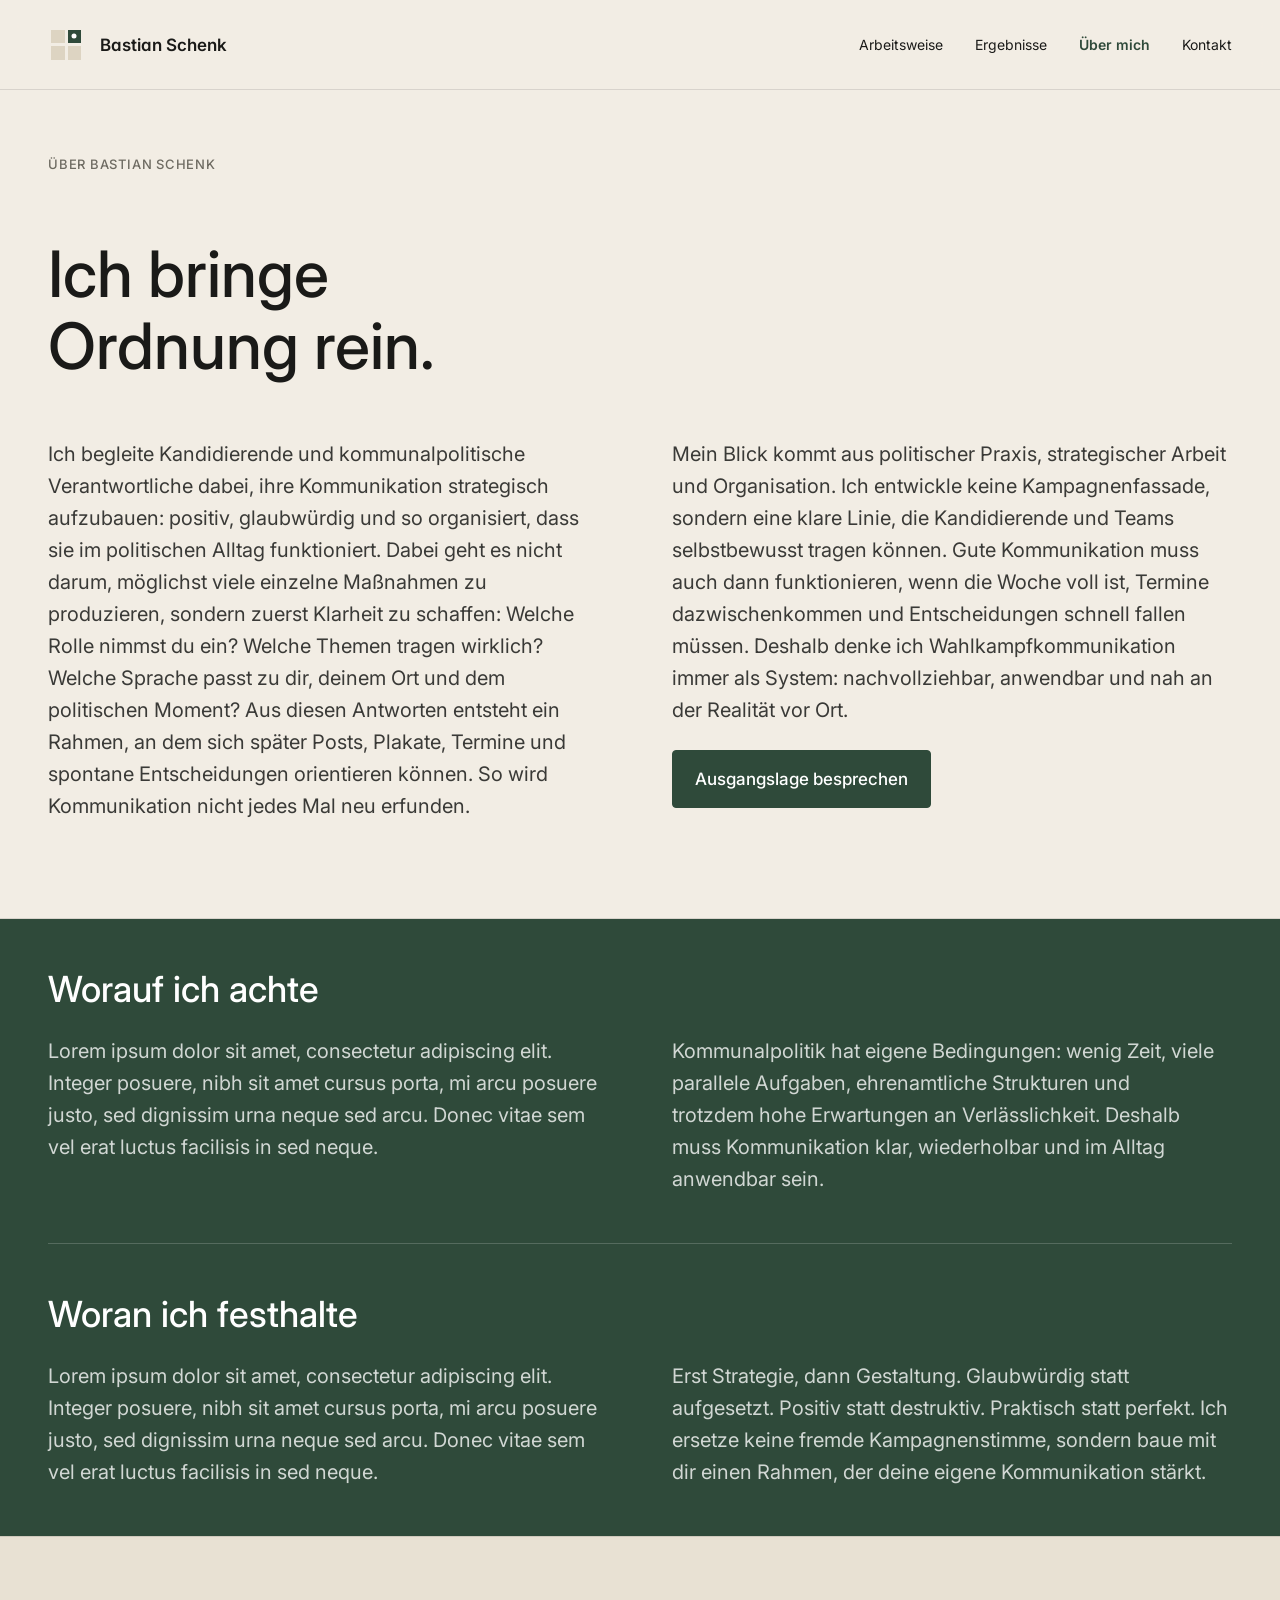
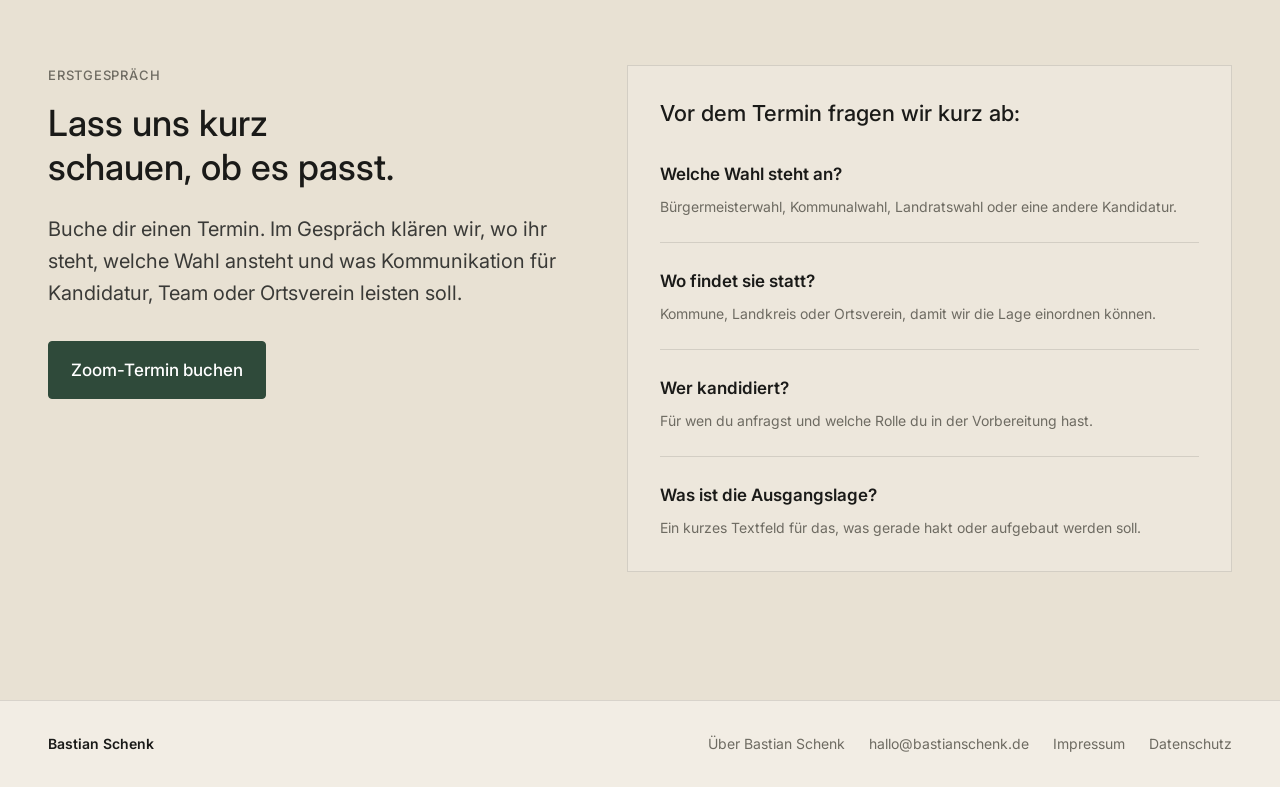
==== ueber-bastian-schenk.html @ 244fe9c3 "Add about page" ====
<!doctype html>
<html lang="de">
  <head>
    <meta charset="utf-8">
    <meta name="viewport" content="width=device-width, initial-scale=1">
    <title>Über Bastian Schenk | Wahlkampfkommunikation</title>
    <meta
      name="description"
      content="Über Bastian Schenk: strategische Kommunikationsbegleitung für kommunalpolitische Kandidaturen."
    >
    <link rel="stylesheet" href="styles.css">
  </head>
  <body>
    <header class="site-header" aria-label="Hauptnavigation">
      <a class="brand" href="index.html" aria-label="Bastian Schenk Startseite">
        <span class="brand-mark" aria-hidden="true">
          <span></span>
          <span></span>
          <span></span>
          <span></span>
        </span>
        <span>Bastian Schenk</span>
      </a>
      <nav class="nav-links" aria-label="Seitennavigation">
        <a href="index.html#prozess">Arbeitsweise</a>
        <a href="index.html#ergebnisse">Ergebnisse</a>
        <a href="ueber-bastian-schenk.html" aria-current="page">Über mich</a>
        <a href="#kontakt">Kontakt</a>
      </nav>
    </header>

    <main id="top">
      <section class="section about-page" aria-labelledby="about-hero-title">
        <div class="section-inner about-page-inner">
          <p class="eyebrow">Über Bastian Schenk</p>
          <h1 id="about-hero-title">
            <span>Ich bringe</span>
            <span>Ordnung rein.</span>
          </h1>

          <div class="about-intro-layout" aria-label="Vorstellung">
            <div class="about-intro-primary">
              <p>
                Ich begleite Kandidierende und kommunalpolitische Verantwortliche
                dabei, ihre Kommunikation strategisch aufzubauen: positiv,
                glaubwürdig und so organisiert, dass sie im politischen Alltag
                funktioniert. Dabei geht es nicht darum, möglichst viele einzelne
                Maßnahmen zu produzieren, sondern zuerst Klarheit zu schaffen:
                Welche Rolle nimmst du ein? Welche Themen tragen wirklich? Welche
                Sprache passt zu dir, deinem Ort und dem politischen Moment? Aus
                diesen Antworten entsteht ein Rahmen, an dem sich später Posts,
                Plakate, Termine und spontane Entscheidungen orientieren können.
                So wird Kommunikation nicht jedes Mal neu erfunden.
              </p>
            </div>

            <div class="about-intro-secondary">
              <p>
                Mein Blick kommt aus politischer Praxis, strategischer Arbeit und
                Organisation. Ich entwickle keine Kampagnenfassade, sondern eine
                klare Linie, die Kandidierende und Teams selbstbewusst tragen
                können. Gute Kommunikation muss auch dann funktionieren, wenn die
                Woche voll ist, Termine dazwischenkommen und Entscheidungen schnell
                fallen müssen. Deshalb denke ich Wahlkampfkommunikation immer als
                System: nachvollziehbar, anwendbar und nah an der Realität vor Ort.
              </p>
              <a
                class="button button-primary about-intro-cta"
                href="https://cal.com/dein-name/erstgespraech"
                target="_blank"
                rel="noreferrer"
              >
                Ausgangslage besprechen
              </a>
            </div>
          </div>
        </div>
      </section>

      <section class="section about-green-box" aria-labelledby="attention-title">
        <div class="section-inner about-green-inner">
          <div class="about-row about-row-first">
            <div class="about-row-left">
              <h2 id="attention-title">Worauf ich achte</h2>
              <p>
                Lorem ipsum dolor sit amet, consectetur adipiscing elit. Integer
                posuere, nibh sit amet cursus porta, mi arcu posuere justo, sed
                dignissim urna neque sed arcu. Donec vitae sem vel erat luctus
                facilisis in sed neque.
              </p>
            </div>
            <div class="about-row-right">
              <p>
                Kommunalpolitik hat eigene Bedingungen: wenig Zeit, viele parallele
                Aufgaben, ehrenamtliche Strukturen und trotzdem hohe Erwartungen an
                Verlässlichkeit. Deshalb muss Kommunikation klar, wiederholbar und
                im Alltag anwendbar sein.
              </p>
            </div>
          </div>

          <div class="about-row">
            <div class="about-row-left">
              <h2 id="principles-title">Woran ich festhalte</h2>
              <p>
                Lorem ipsum dolor sit amet, consectetur adipiscing elit. Integer
                posuere, nibh sit amet cursus porta, mi arcu posuere justo, sed
                dignissim urna neque sed arcu. Donec vitae sem vel erat luctus
                facilisis in sed neque.
              </p>
            </div>
            <div class="about-row-right">
              <p>
                Erst Strategie, dann Gestaltung. Glaubwürdig statt aufgesetzt.
                Positiv statt destruktiv. Praktisch statt perfekt. Ich ersetze keine
                fremde Kampagnenstimme, sondern baue mit dir einen Rahmen, der deine
                eigene Kommunikation stärkt.
              </p>
            </div>
          </div>
        </div>
      </section>

      <section class="section contact" id="kontakt" aria-labelledby="contact-title">
        <div class="section-inner contact-inner">
          <div class="contact-copy">
            <p class="eyebrow">Erstgespräch</p>
            <h2 id="contact-title">Lass uns kurz schauen, ob es passt.</h2>
            <p>
              Buche dir einen Termin. Im Gespräch klären wir, wo ihr steht,
              welche Wahl ansteht und was Kommunikation für Kandidatur, Team
              oder Ortsverein leisten soll.
            </p>
            <a
              class="button button-primary contact-button"
              href="https://cal.com/dein-name/erstgespraech"
              target="_blank"
              rel="noreferrer"
            >
              Zoom-Termin buchen
            </a>
          </div>

          <div class="contact-card" aria-label="Angaben vor dem Erstgespräch">
            <h3>Vor dem Termin fragen wir kurz ab:</h3>
            <ul class="contact-question-list">
              <li>
                <span>Welche Wahl steht an?</span>
                <p>Bürgermeisterwahl, Kommunalwahl, Landratswahl oder eine andere Kandidatur.</p>
              </li>
              <li>
                <span>Wo findet sie statt?</span>
                <p>Kommune, Landkreis oder Ortsverein, damit wir die Lage einordnen können.</p>
              </li>
              <li>
                <span>Wer kandidiert?</span>
                <p>Für wen du anfragst und welche Rolle du in der Vorbereitung hast.</p>
              </li>
              <li>
                <span>Was ist die Ausgangslage?</span>
                <p>Ein kurzes Textfeld für das, was gerade hakt oder aufgebaut werden soll.</p>
              </li>
            </ul>
          </div>
        </div>
      </section>

    </main>

    <footer class="site-footer" aria-label="Fußzeile">
      <div class="section-inner footer-inner">
        <span>Bastian Schenk</span>
        <nav class="footer-links" aria-label="Rechtliches und Kontakt">
          <a href="ueber-bastian-schenk.html">Über Bastian Schenk</a>
          <a href="mailto:hallo@bastianschenk.de">hallo@bastianschenk.de</a>
          <a href="#">Impressum</a>
          <a href="#">Datenschutz</a>
        </nav>
      </div>
    </footer>
  </body>
</html>
---- styles.css ----
@import url("https://fonts.googleapis.com/css2?family=Inter:wght@400;500;600&display=swap");

/* 1. Design Tokens */

:root {
  --bg-warm: #f2ede4;
  --bg-warm-2: #e8e1d3;
  --bg-warm-3: #ddd4c2;

  --ink: #1a1a18;
  --ink-2: #3a3a37;
  --ink-3: #6e6b62;

  --accent: #2f4a3a;
  --accent-blue: #32485f;
  --accent-ink: #ffffff;
  --rule: rgba(26, 26, 24, 0.12);

  --color-bg: var(--bg-warm);
  --color-surface: var(--bg-warm-2);
  --color-text: var(--ink);
  --color-text-2: var(--ink-2);
  --color-text-3: var(--ink-3);
  --color-link: var(--ink);
  --color-accent: var(--accent);
  --color-on-accent: var(--accent-ink);
  --color-rule: var(--rule);

  --font-sans: "Inter", "Helvetica Neue", Helvetica, Arial, sans-serif;

  --type-display: 64px / 72px var(--font-sans);
  --type-h1: 56px / 62px var(--font-sans);
  --type-h2: 36px / 44px var(--font-sans);
  --type-h3: 22px / 30px var(--font-sans);
  --type-body-lg: 20px / 32px var(--font-sans);
  --type-body: 17px / 28px var(--font-sans);
  --type-caption: 14px / 22px var(--font-sans);
  --type-meta: 13px / 20px var(--font-sans);

  --tracking-tight: 0;
  --tracking-normal: 0;
  --tracking-meta: 0.06em;

  --space-1: 4px;
  --space-2: 8px;
  --space-3: 12px;
  --space-4: 16px;
  --space-5: 24px;
  --space-6: 32px;
  --space-7: 48px;
  --space-8: 64px;
  --space-9: 96px;
  --space-10: 128px;
  --space-11: 160px;

  --border-hairline: 1px solid var(--rule);
  --radius-sm: 4px;
  --radius-0: 0px;
  --shadow-focus: 0 0 0 3px rgba(47, 74, 58, 0.25);
  --ease: cubic-bezier(0.2, 0.6, 0.2, 1);
  --dur: 180ms;

  --header-height: 90px;
  --hero-padding-top: var(--space-8);
  --hero-padding-bottom: var(--space-7);
}

/* 2. Base */

* {
  box-sizing: border-box;
}

html {
  scroll-behavior: smooth;
}

body {
  margin: 0;
  background: var(--color-bg);
  color: var(--color-text);
  font: var(--type-body);
  font-feature-settings: "ss01", "cv11";
  -webkit-font-smoothing: antialiased;
  text-rendering: optimizeLegibility;
}

main {
  overflow-x: clip;
}

section[id] {
  scroll-margin-top: var(--header-height);
}

a {
  color: var(--color-link);
  text-decoration: none;
  transition: opacity var(--dur) var(--ease);
}

a:hover {
  opacity: 0.66;
}

h1,
h2,
h3,
p {
  margin: 0;
}

h1,
h2,
h3 {
  color: var(--color-text);
  font-weight: 500;
  letter-spacing: var(--tracking-tight);
  hyphens: auto;
  overflow-wrap: break-word;
  text-wrap: balance;
}

h1 {
  font: var(--type-display);
  font-weight: 500;
}

h1 span {
  display: block;
  white-space: nowrap;
}

h2 {
  font: var(--type-h2);
  font-weight: 500;
}

h3 {
  font: var(--type-h3);
  font-weight: 500;
  letter-spacing: var(--tracking-normal);
}

p {
  font: var(--type-body);
  hyphens: auto;
  overflow-wrap: break-word;
  text-wrap: pretty;
}

.eyebrow {
  margin: 0 0 var(--space-4);
  color: var(--color-text-3);
  font: var(--type-meta);
  font-weight: 500;
  letter-spacing: var(--tracking-meta);
  text-transform: uppercase;
}

/* 3. Layout Primitives */

.section {
  padding-left: var(--space-7);
  padding-right: var(--space-7);
}

.section-inner {
  max-width: 1280px;
  margin: 0 auto;
}

.section-dark {
  background: var(--color-accent);
  color: var(--color-on-accent);
}

.section-dark .eyebrow {
  color: rgba(255, 255, 255, 0.68);
}

.section-dark h2,
.section-dark h3 {
  color: var(--color-on-accent);
}

/* 4. Components */

.site-header {
  position: sticky;
  top: 0;
  z-index: 10;
  display: flex;
  align-items: center;
  justify-content: space-between;
  min-height: var(--header-height);
  padding: 0 var(--space-7);
  border-bottom: var(--border-hairline);
  background: rgba(242, 237, 228, 0.92);
  backdrop-filter: blur(14px);
}

.brand,
.nav-links {
  display: flex;
  align-items: center;
}

.brand {
  gap: var(--space-4);
  font-weight: 600;
}

.brand-mark {
  display: grid;
  grid-template-columns: repeat(2, 1fr);
  gap: 3px;
  width: 36px;
  height: 36px;
  padding: 3px;
  border: 0;
  border-radius: var(--radius-0);
  background: transparent;
}

.brand-mark span {
  width: auto;
  height: auto;
  border-radius: 0;
  background: var(--bg-warm-3);
}

.brand-mark span:nth-child(2) {
  position: relative;
  background: var(--color-accent);
}

.brand-mark span:nth-child(2)::after {
  content: "";
  position: absolute;
  inset: 50%;
  width: 5px;
  height: 5px;
  border-radius: 50%;
  background: var(--color-on-accent);
  transform: translate(-50%, -50%);
}

.nav-links {
  gap: var(--space-6);
  font: var(--type-caption);
  color: var(--color-text);
}

.nav-links a[aria-current="page"] {
  color: var(--color-accent);
  font-weight: 600;
}

.nav-links a:focus-visible,
.button:focus-visible {
  outline: none;
  box-shadow: var(--shadow-focus);
}

/* Hero */

.hero {
  min-height: calc(100svh - var(--header-height));
  padding: var(--hero-padding-top) var(--space-7) var(--hero-padding-bottom);
  border-bottom: var(--border-hairline);
}

.hero-inner {
  max-width: 1280px;
  min-height: calc(
    100svh
    - var(--header-height)
    - var(--hero-padding-top)
    - var(--hero-padding-bottom)
  );
  margin: 0 auto;
}

.hero-content {
  display: grid;
  grid-template-rows: auto minmax(var(--space-7), 1fr) auto;
  max-width: 1280px;
  min-height: calc(
    100svh
    - var(--header-height)
    - var(--hero-padding-top)
    - var(--hero-padding-bottom)
  );
}

.hero-top {
  grid-row: 1;
}

.hero-animation-space {
  grid-row: 2;
}

.hero-bottom {
  grid-row: 3;
}

.lead {
  max-width: 980px;
  margin-top: var(--space-4);
  color: var(--color-text-2);
  font: var(--type-body-lg);
  white-space: nowrap;
}

.cta-row {
  display: flex;
  flex-wrap: wrap;
  gap: var(--space-3);
  margin-top: 0;
}

.button {
  display: inline-flex;
  align-items: center;
  justify-content: center;
  min-height: 58px;
  padding: 14px 22px;
  border: 1px solid var(--color-accent);
  border-radius: var(--radius-sm);
  font: var(--type-body);
  font-weight: 500;
  cursor: pointer;
  transition: opacity var(--dur) var(--ease), box-shadow var(--dur) var(--ease);
}

.button:hover {
  opacity: 0.85;
}

.button-primary {
  background: var(--color-accent);
  color: var(--color-on-accent);
}

.button-secondary {
  background: transparent;
  color: var(--color-accent);
}

.text-link {
  display: inline-flex;
  align-items: center;
  min-height: 58px;
  color: var(--color-accent);
  font: var(--type-body);
  font-weight: 500;
}

.button-on-dark {
  border-color: rgba(255, 255, 255, 0.78);
  background: var(--color-on-accent);
  color: var(--color-accent);
}

.info-card {
  padding: var(--space-5);
  border: var(--border-hairline);
}

.info-card-on-dark {
  border-color: rgba(255, 255, 255, 0.22);
  background: rgba(255, 255, 255, 0.06);
}

/* 5. Sections */

.service-positioning {
  padding-top: var(--space-8);
  padding-bottom: var(--space-8);
}

.service-positioning h2 {
  max-width: 980px;
  font: var(--type-h2);
}

.service-positioning p:not(.eyebrow) {
  max-width: 860px;
  margin-top: var(--space-5);
  color: rgba(255, 255, 255, 0.78);
  font: var(--type-body-lg);
}

.process {
  padding-top: var(--space-9);
  padding-bottom: var(--space-10);
  border-top: var(--border-hairline);
  background:
    linear-gradient(180deg, rgba(50, 72, 95, 0.06), transparent 44%),
    var(--bg-warm);
}

.process-inner {
  display: grid;
  grid-template-columns: minmax(300px, 0.36fr) minmax(0, 0.64fr);
  gap: var(--space-8);
  align-items: start;
}

.process-copy {
  position: sticky;
  top: calc(var(--header-height) + var(--space-6));
}

.process-copy h2 {
  max-width: 440px;
}

.process-copy h2 span {
  display: block;
  white-space: nowrap;
}

.process-copy p:not(.eyebrow) {
  max-width: 480px;
  margin-top: var(--space-5);
  color: var(--color-text-2);
  font: var(--type-body-lg);
}

.process-cta {
  margin-top: var(--space-6);
}

.process-grid {
  position: relative;
  display: grid;
  grid-template-columns: repeat(3, minmax(0, 1fr));
  gap: var(--space-5);
}

.process-step {
  position: relative;
  min-height: 238px;
  background: rgba(242, 237, 228, 0.72);
}

.process-step h3 {
  min-height: 64px;
  max-width: 230px;
}

.process-step p {
  margin-top: var(--space-4);
  color: var(--color-text-3);
  font: var(--type-caption);
}

.outcomes {
  min-height: calc(100svh - var(--header-height));
  padding-top: clamp(48px, 7svh, 76px);
  padding-bottom: clamp(48px, 7svh, 76px);
  border-top: var(--border-hairline);
}

.outcomes-inner {
  display: grid;
  grid-template-rows: auto minmax(0, 1fr) auto;
  gap: clamp(28px, 5svh, 48px);
  min-height: calc(100svh - var(--header-height) - clamp(96px, 14svh, 152px));
}

.outcomes-copy {
  max-width: 860px;
}

.outcomes-copy h2 {
  max-width: 720px;
}

.outcomes-copy p:not(.eyebrow) {
  max-width: 760px;
  margin-top: var(--space-4);
  color: rgba(255, 255, 255, 0.78);
  font: var(--type-body-lg);
}

.outcome-grid {
  display: grid;
  grid-template-columns: repeat(3, minmax(0, 1fr));
  gap: var(--space-5);
  align-self: stretch;
}

.outcome-card {
  display: grid;
  grid-template-rows: auto auto auto 1fr;
  gap: var(--space-4);
  min-height: 0;
}

.outcome-number {
  color: rgba(255, 255, 255, 0.58);
  font: var(--type-meta);
  font-weight: 600;
  letter-spacing: var(--tracking-meta);
}

.outcome-card h3 {
  max-width: 320px;
}

.outcome-card > p {
  max-width: 340px;
  color: rgba(255, 255, 255, 0.78);
  font: var(--type-body);
}

.outcome-result {
  align-self: end;
  margin-top: var(--space-5);
  padding-top: var(--space-5);
  border-top: 1px solid rgba(255, 255, 255, 0.18);
}

.outcome-result > span {
  display: block;
  margin-bottom: var(--space-3);
  color: rgba(255, 255, 255, 0.62);
  font: var(--type-meta);
  font-weight: 600;
  letter-spacing: var(--tracking-meta);
  text-transform: uppercase;
}

.outcome-list {
  display: flex;
  flex-wrap: wrap;
  gap: var(--space-2);
  margin: 0;
  padding: 0;
  list-style: none;
}

.outcome-list li {
  padding: 7px 10px;
  border: 1px solid rgba(255, 255, 255, 0.22);
  border-radius: var(--radius-sm);
  color: rgba(255, 255, 255, 0.84);
  font: var(--type-caption);
  background: rgba(255, 255, 255, 0.06);
}

.outcomes-cta {
  display: flex;
  align-items: center;
  justify-content: space-between;
  gap: var(--space-5);
  padding-top: var(--space-5);
  border-top: 1px solid rgba(255, 255, 255, 0.16);
}

.outcomes-cta p {
  max-width: 680px;
  color: rgba(255, 255, 255, 0.82);
  font: var(--type-body-lg);
}

.outcomes-cta .button {
  flex: 0 0 auto;
}

.contact {
  padding-top: var(--space-10);
  padding-bottom: var(--space-10);
  border-top: var(--border-hairline);
  background: var(--bg-warm-2);
}

.contact-inner {
  display: grid;
  grid-template-columns: minmax(300px, 0.46fr) minmax(0, 0.54fr);
  gap: var(--space-8);
  align-items: start;
}

.contact-copy h2 {
  max-width: 620px;
}

.contact-copy p:not(.eyebrow) {
  max-width: 640px;
  margin-top: var(--space-5);
  color: var(--color-text-2);
  font: var(--type-body-lg);
}

.contact-button {
  margin-top: var(--space-6);
}

.contact-card {
  padding: var(--space-6);
  border: var(--border-hairline);
  background: rgba(242, 237, 228, 0.58);
}

.contact-card h3 {
  max-width: 520px;
}

.contact-question-list {
  display: grid;
  gap: var(--space-5);
  margin: var(--space-6) 0 0;
  padding: 0;
  list-style: none;
}

.contact-question-list li {
  display: grid;
  gap: var(--space-2);
  padding-top: var(--space-5);
  border-top: var(--border-hairline);
}

.contact-question-list li:first-child {
  padding-top: 0;
  border-top: 0;
}

.contact-question-list span {
  color: var(--color-text);
  font: var(--type-body);
  font-weight: 600;
}

.contact-question-list p {
  max-width: 620px;
  color: var(--color-text-3);
  font: var(--type-caption);
}

/* About page */

.about-page {
  padding-top: var(--space-8);
  padding-bottom: var(--space-9);
  border-bottom: var(--border-hairline);
}

.about-page-inner {
  display: grid;
  gap: var(--space-7);
}

.about-page h1 {
  max-width: 1120px;
  hyphens: none;
}

.about-page h1 span {
  white-space: normal;
}

.about-intro-layout {
  display: grid;
  grid-template-columns: repeat(2, minmax(0, 1fr));
  column-gap: var(--space-8);
  row-gap: var(--space-5);
  width: 100%;
  padding-top: var(--space-2);
}

.about-intro-primary,
.about-intro-secondary {
  display: grid;
  align-content: start;
}

.about-intro-secondary {
  gap: var(--space-5);
}

.about-intro-cta {
  justify-self: start;
}

.about-intro-layout p,
.about-row-left p,
.about-row-right p {
  color: var(--color-text-2);
  font: var(--type-body-lg);
}

.about-green-box {
  padding-top: var(--space-7);
  padding-bottom: var(--space-7);
  background: var(--color-accent);
  color: var(--color-on-accent);
}

.about-green-inner {
  display: grid;
}

.about-row {
  display: grid;
  grid-template-columns: repeat(2, minmax(0, 1fr));
  gap: var(--space-8);
  align-items: start;
}

.about-row h2 {
  max-width: 520px;
}

.about-row-left {
  display: grid;
  gap: var(--space-5);
}

.about-row-left p,
.about-row-right p {
  max-width: 720px;
}

.about-row-right {
  padding-top: calc(44px + var(--space-5));
}

.about-green-box .about-row {
  padding: var(--space-7) 0;
  border-top: 1px solid rgba(255, 255, 255, 0.18);
}

.about-green-box .about-row-first {
  padding-top: 0;
  border-top: 0;
}

.about-green-box .about-row:last-child {
  padding-bottom: 0;
}

.about-green-box h2 {
  color: var(--color-on-accent);
}

.about-green-box p {
  color: rgba(255, 255, 255, 0.78);
}

.site-footer {
  padding: var(--space-6) var(--space-7);
  border-top: var(--border-hairline);
  background: var(--bg-warm);
}

.footer-inner {
  display: flex;
  align-items: center;
  justify-content: space-between;
  gap: var(--space-5);
  color: var(--color-text-3);
  font: var(--type-caption);
}

.footer-inner > span {
  color: var(--color-text);
  font-weight: 600;
}

.footer-links {
  display: flex;
  flex-wrap: wrap;
  gap: var(--space-5);
}

.footer-links a {
  color: var(--color-text-3);
}

/* 6. Responsive */

@media (max-width: 1020px) {
  :root {
    --type-display: 48px / 54px var(--font-sans);
  }

  .hero-content {
    max-width: 860px;
  }

  .process-inner {
    grid-template-columns: 1fr;
  }

  .process-copy {
    position: static;
  }

  .process-copy h2,
  .process-copy p:not(.eyebrow) {
    max-width: 760px;
  }

  .outcomes,
  .outcomes-inner {
    min-height: 0;
  }

  .outcome-grid {
    grid-template-columns: 1fr;
  }

  .outcomes-cta {
    align-items: flex-start;
    flex-direction: column;
  }

  .contact-inner {
    grid-template-columns: 1fr;
  }

  .about-intro-layout,
  .about-row {
    grid-template-columns: 1fr;
  }

  .about-row-right {
    padding-top: 0;
  }

}

@media (max-width: 760px) {
  :root {
    --type-display: 44px / 48px var(--font-sans);
    --type-h2: 30px / 36px var(--font-sans);
    --type-body-lg: 18px / 28px var(--font-sans);
    --type-body: 16px / 26px var(--font-sans);
    --header-height: 74px;
  }

  .site-header {
    min-height: 74px;
    padding: 0 var(--space-5);
  }

  .nav-links {
    display: none;
  }

  .hero,
  .section {
    padding-left: var(--space-5);
    padding-right: var(--space-5);
  }

  .hero {
    min-height: auto;
    padding-top: var(--space-6);
    padding-bottom: var(--space-7);
  }

  .hero-inner,
  .hero-content {
    min-height: 0;
  }

  .hero-content {
    grid-template-rows: auto var(--space-8) auto;
  }

  h1 span {
    white-space: normal;
  }

  .lead {
    margin-top: var(--space-5);
  }

  .lead {
    white-space: normal;
  }

  .cta-row {
    margin-top: 0;
  }

  .button {
    width: 100%;
  }

  .process {
    padding-top: var(--space-8);
    padding-bottom: var(--space-8);
  }

  .outcomes {
    padding-top: var(--space-8);
    padding-bottom: var(--space-8);
  }

  .contact {
    padding-top: var(--space-8);
    padding-bottom: var(--space-8);
  }

  .about-page,
  .about-green-box {
    padding-top: var(--space-8);
    padding-bottom: var(--space-8);
  }

  .about-page-inner {
    gap: var(--space-6);
  }

  .outcomes-inner {
    gap: var(--space-6);
  }

  .process-grid {
    grid-template-columns: 1fr;
  }

  .process-step {
    min-height: 0;
    padding: var(--space-5);
  }

  .process-step h3 {
    min-height: 0;
    max-width: none;
  }

  .outcome-card {
    padding: var(--space-5);
  }

  .outcome-list {
    display: grid;
    grid-template-columns: 1fr;
  }

  .outcome-list li {
    width: 100%;
  }

  .outcomes-cta .button {
    width: 100%;
  }

  .contact-card {
    padding: var(--space-5);
  }

  .text-link {
    justify-content: center;
    min-height: auto;
    padding: var(--space-2) 0;
  }

  .about-intro-cta {
    justify-self: stretch;
    margin-top: 0;
    width: 100%;
  }

  .contact-button {
    width: 100%;
  }

  .site-footer {
    padding-right: var(--space-5);
    padding-left: var(--space-5);
  }

  .footer-inner {
    align-items: flex-start;
    flex-direction: column;
  }

  .footer-links {
    display: grid;
    gap: var(--space-3);
  }

}
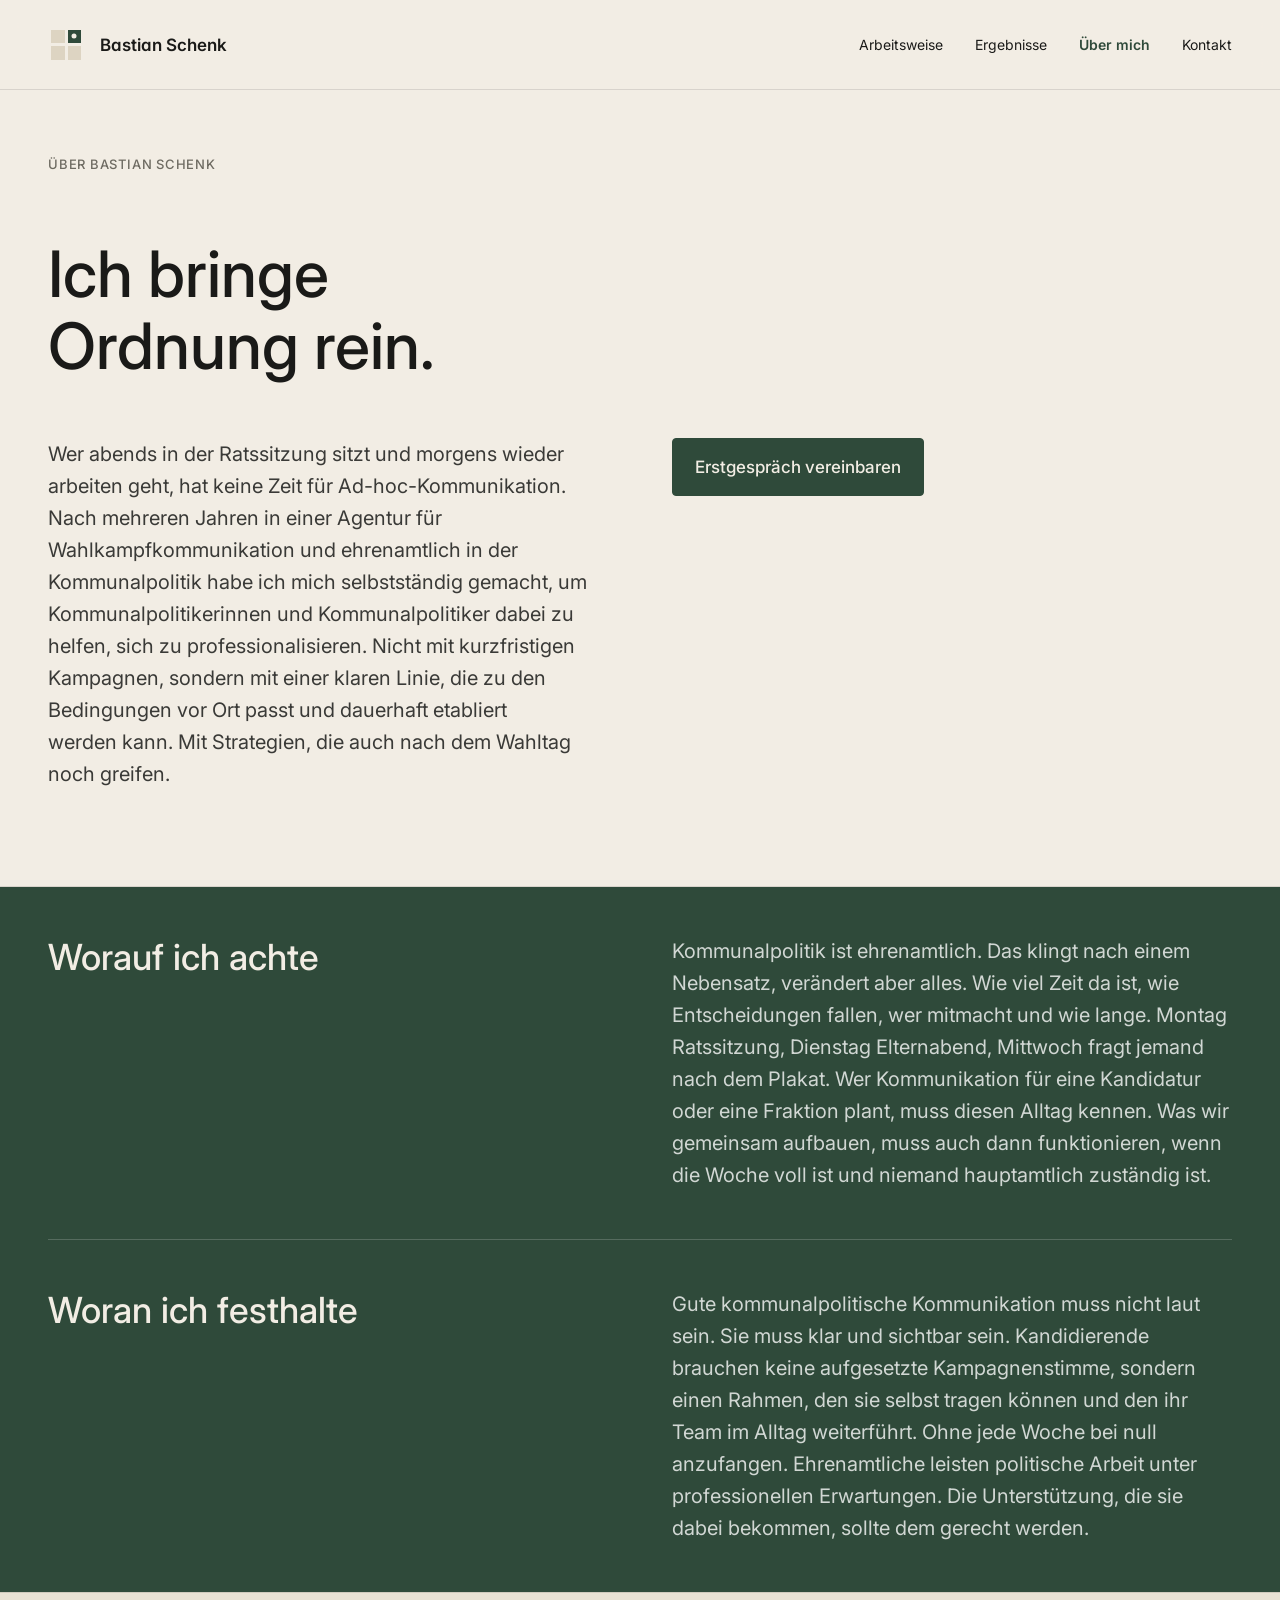
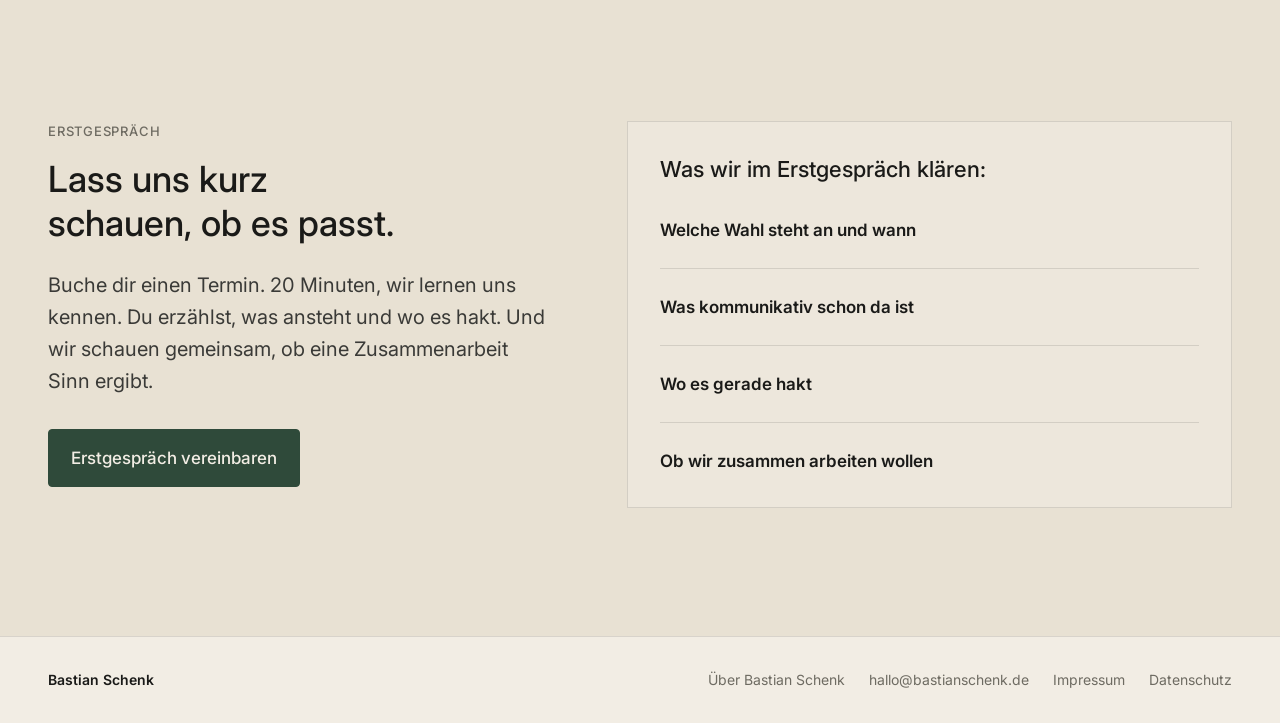
==== commit db4c0cb9: "Update website copy" ====
--- a/ueber-bastian-schenk.html
+++ b/ueber-bastian-schenk.html
@@ -41,36 +41,26 @@
           <div class="about-intro-layout" aria-label="Vorstellung">
             <div class="about-intro-primary">
               <p>
-                Ich begleite Kandidierende und kommunalpolitische Verantwortliche
-                dabei, ihre Kommunikation strategisch aufzubauen: positiv,
-                glaubwürdig und so organisiert, dass sie im politischen Alltag
-                funktioniert. Dabei geht es nicht darum, möglichst viele einzelne
-                Maßnahmen zu produzieren, sondern zuerst Klarheit zu schaffen:
-                Welche Rolle nimmst du ein? Welche Themen tragen wirklich? Welche
-                Sprache passt zu dir, deinem Ort und dem politischen Moment? Aus
-                diesen Antworten entsteht ein Rahmen, an dem sich später Posts,
-                Plakate, Termine und spontane Entscheidungen orientieren können.
-                So wird Kommunikation nicht jedes Mal neu erfunden.
+                Wer abends in der Ratssitzung sitzt und morgens wieder arbeiten
+                geht, hat keine Zeit für Ad-hoc-Kommunikation. Nach mehreren
+                Jahren in einer Agentur für Wahlkampfkommunikation und
+                ehrenamtlich in der Kommunalpolitik habe ich mich selbstständig
+                gemacht, um Kommunalpolitikerinnen und Kommunalpolitiker dabei
+                zu helfen, sich zu professionalisieren. Nicht mit kurzfristigen
+                Kampagnen, sondern mit einer klaren Linie, die zu den
+                Bedingungen vor Ort passt und dauerhaft etabliert werden kann.
+                Mit Strategien, die auch nach dem Wahltag noch greifen.
               </p>
             </div>
 
             <div class="about-intro-secondary">
-              <p>
-                Mein Blick kommt aus politischer Praxis, strategischer Arbeit und
-                Organisation. Ich entwickle keine Kampagnenfassade, sondern eine
-                klare Linie, die Kandidierende und Teams selbstbewusst tragen
-                können. Gute Kommunikation muss auch dann funktionieren, wenn die
-                Woche voll ist, Termine dazwischenkommen und Entscheidungen schnell
-                fallen müssen. Deshalb denke ich Wahlkampfkommunikation immer als
-                System: nachvollziehbar, anwendbar und nah an der Realität vor Ort.
-              </p>
               <a
                 class="button button-primary about-intro-cta"
                 href="https://cal.com/dein-name/erstgespraech"
                 target="_blank"
                 rel="noreferrer"
               >
-                Ausgangslage besprechen
+                Erstgespräch vereinbaren
               </a>
             </div>
           </div>
@@ -82,19 +72,17 @@
           <div class="about-row about-row-first">
             <div class="about-row-left">
               <h2 id="attention-title">Worauf ich achte</h2>
-              <p>
-                Lorem ipsum dolor sit amet, consectetur adipiscing elit. Integer
-                posuere, nibh sit amet cursus porta, mi arcu posuere justo, sed
-                dignissim urna neque sed arcu. Donec vitae sem vel erat luctus
-                facilisis in sed neque.
-              </p>
             </div>
             <div class="about-row-right">
               <p>
-                Kommunalpolitik hat eigene Bedingungen: wenig Zeit, viele parallele
-                Aufgaben, ehrenamtliche Strukturen und trotzdem hohe Erwartungen an
-                Verlässlichkeit. Deshalb muss Kommunikation klar, wiederholbar und
-                im Alltag anwendbar sein.
+                Kommunalpolitik ist ehrenamtlich. Das klingt nach einem
+                Nebensatz, verändert aber alles. Wie viel Zeit da ist, wie
+                Entscheidungen fallen, wer mitmacht und wie lange. Montag
+                Ratssitzung, Dienstag Elternabend, Mittwoch fragt jemand nach
+                dem Plakat. Wer Kommunikation für eine Kandidatur oder eine
+                Fraktion plant, muss diesen Alltag kennen. Was wir gemeinsam
+                aufbauen, muss auch dann funktionieren, wenn die Woche voll ist
+                und niemand hauptamtlich zuständig ist.
               </p>
             </div>
           </div>
@@ -102,19 +90,16 @@
           <div class="about-row">
             <div class="about-row-left">
               <h2 id="principles-title">Woran ich festhalte</h2>
-              <p>
-                Lorem ipsum dolor sit amet, consectetur adipiscing elit. Integer
-                posuere, nibh sit amet cursus porta, mi arcu posuere justo, sed
-                dignissim urna neque sed arcu. Donec vitae sem vel erat luctus
-                facilisis in sed neque.
-              </p>
             </div>
             <div class="about-row-right">
               <p>
-                Erst Strategie, dann Gestaltung. Glaubwürdig statt aufgesetzt.
-                Positiv statt destruktiv. Praktisch statt perfekt. Ich ersetze keine
-                fremde Kampagnenstimme, sondern baue mit dir einen Rahmen, der deine
-                eigene Kommunikation stärkt.
+                Gute kommunalpolitische Kommunikation muss nicht laut sein. Sie
+                muss klar und sichtbar sein. Kandidierende brauchen keine
+                aufgesetzte Kampagnenstimme, sondern einen Rahmen, den sie
+                selbst tragen können und den ihr Team im Alltag weiterführt.
+                Ohne jede Woche bei null anzufangen. Ehrenamtliche leisten
+                politische Arbeit unter professionellen Erwartungen. Die
+                Unterstützung, die sie dabei bekommen, sollte dem gerecht werden.
               </p>
             </div>
           </div>
@@ -127,9 +112,9 @@
             <p class="eyebrow">Erstgespräch</p>
             <h2 id="contact-title">Lass uns kurz schauen, ob es passt.</h2>
             <p>
-              Buche dir einen Termin. Im Gespräch klären wir, wo ihr steht,
-              welche Wahl ansteht und was Kommunikation für Kandidatur, Team
-              oder Ortsverein leisten soll.
+              Buche dir einen Termin. 20 Minuten, wir lernen uns kennen. Du
+              erzählst, was ansteht und wo es hakt. Und wir schauen gemeinsam,
+              ob eine Zusammenarbeit Sinn ergibt.
             </p>
             <a
               class="button button-primary contact-button"
@@ -137,28 +122,24 @@
               target="_blank"
               rel="noreferrer"
             >
-              Zoom-Termin buchen
+              Erstgespräch vereinbaren
             </a>
           </div>
 
-          <div class="contact-card" aria-label="Angaben vor dem Erstgespräch">
-            <h3>Vor dem Termin fragen wir kurz ab:</h3>
+          <div class="contact-card" aria-label="Themen im Erstgespräch">
+            <h3>Was wir im Erstgespräch klären:</h3>
             <ul class="contact-question-list">
               <li>
-                <span>Welche Wahl steht an?</span>
-                <p>Bürgermeisterwahl, Kommunalwahl, Landratswahl oder eine andere Kandidatur.</p>
+                <span>Welche Wahl steht an und wann</span>
               </li>
               <li>
-                <span>Wo findet sie statt?</span>
-                <p>Kommune, Landkreis oder Ortsverein, damit wir die Lage einordnen können.</p>
+                <span>Was kommunikativ schon da ist</span>
               </li>
               <li>
-                <span>Wer kandidiert?</span>
-                <p>Für wen du anfragst und welche Rolle du in der Vorbereitung hast.</p>
+                <span>Wo es gerade hakt</span>
               </li>
               <li>
-                <span>Was ist die Ausgangslage?</span>
-                <p>Ein kurzes Textfeld für das, was gerade hakt oder aufgebaut werden soll.</p>
+                <span>Ob wir zusammen arbeiten wollen</span>
               </li>
             </ul>
           </div>
--- a/styles.css
+++ b/styles.css
@@ -13,7 +13,7 @@
 
   --accent: #2f4a3a;
   --accent-blue: #32485f;
-  --accent-ink: #ffffff;
+  --accent-ink: #f2ede4;
   --rule: rgba(26, 26, 24, 0.12);
 
   --color-bg: var(--bg-warm);
@@ -83,6 +83,7 @@
   font-feature-settings: "ss01", "cv11";
   -webkit-font-smoothing: antialiased;
   text-rendering: optimizeLegibility;
+  overflow-x: clip;
 }
 
 main {
@@ -266,12 +267,16 @@
 /* Hero */
 
 .hero {
+  position: relative;
   min-height: calc(100svh - var(--header-height));
   padding: var(--hero-padding-top) var(--space-7) var(--hero-padding-bottom);
   border-bottom: var(--border-hairline);
 }
 
 .hero-inner {
+  position: relative;
+  z-index: 1;
+  width: 100%;
   max-width: 1280px;
   min-height: calc(
     100svh
@@ -283,8 +288,11 @@
 }
 
 .hero-content {
+  position: relative;
+  isolation: isolate;
   display: grid;
   grid-template-rows: auto minmax(var(--space-7), 1fr) auto;
+  width: 100%;
   max-width: 1280px;
   min-height: calc(
     100svh
@@ -295,23 +303,178 @@
 }
 
 .hero-top {
+  position: relative;
   grid-row: 1;
+  z-index: 2;
+  min-width: 0;
+}
+
+.hero-lantern {
+  position: absolute;
+  bottom: var(--hero-padding-bottom);
+  right: clamp(16px, calc((100vw - 1280px) / 2 - 124px), 216px);
+  z-index: 0;
+  width: clamp(178px, 12vw, 230px);
+  height: auto;
+  overflow: visible;
+  pointer-events: none;
+  transform: scale(1.02);
+  transform-origin: 50% 100%;
+}
+
+.hero-lantern-stroke,
+.hero-lantern-stroke-light {
+  vector-effect: non-scaling-stroke;
+}
+
+.hero-lantern-stroke {
+  stroke: rgba(47, 74, 58, 0.5);
+  stroke-width: 3.25;
+  stroke-linejoin: round;
+}
+
+.hero-lantern-pole {
+  stroke-width: 4.25;
+}
+
+.hero-lantern-stroke-light {
+  stroke: rgba(47, 74, 58, 0.32);
+  stroke-width: 2.25;
+  stroke-linejoin: round;
+}
+
+.hero-lantern-fill {
+  fill: rgba(232, 225, 211, 0.64);
+}
+
+.hero-lantern-dark-fill {
+  fill: rgba(47, 74, 58, 0.2);
+}
+
+.hero-lantern-light {
+  fill: rgba(221, 212, 194, 0.44);
+}
+
+.hero-lantern-poster-paper {
+  fill: rgba(242, 237, 228, 0.92);
+}
+
+.hero-lantern-poster-fill {
+  fill: rgba(47, 74, 58, 0.94);
+}
+
+.hero-lantern-poster-copy {
+  fill: var(--bg-warm);
+  font-family: var(--font-sans);
+  font-size: 31px;
+  font-weight: 600;
+  letter-spacing: 0;
+}
+
+.hero-lantern-poster-copy-wide {
+  font-size: 28px;
 }
 
 .hero-animation-space {
+  position: relative;
   grid-row: 2;
+  z-index: 1;
+  display: flex;
+  align-items: center;
+  justify-content: center;
+  min-height: clamp(260px, 38svh, 390px);
+  padding: var(--space-6) 0 var(--space-5);
+  width: 100%;
+  overflow: visible;
+}
+
+.hero-system-illustration {
+  width: 100%;
+  height: auto;
+  max-height: 100%;
+  overflow: visible;
+}
+
+.hero-system-stroke,
+.hero-system-stroke-light,
+.hero-system-line {
+  vector-effect: non-scaling-stroke;
+}
+
+.hero-system-stroke {
+  stroke: var(--color-accent);
+  stroke-width: 2;
+}
+
+.hero-system-stroke-light {
+  stroke: rgba(47, 74, 58, 0.44);
+  stroke-width: 1.5;
+}
+
+.hero-system-line {
+  stroke: rgba(50, 72, 95, 0.36);
+  stroke-width: 2;
+}
+
+.hero-system-fill-muted {
+  fill: rgba(232, 225, 211, 0.78);
+}
+
+.hero-system-fill-paper {
+  fill: rgba(242, 237, 228, 0.86);
+}
+
+.hero-system-fill-accent {
+  fill: var(--color-accent);
+}
+
+.hero-system-fill-blue {
+  fill: var(--accent-blue);
+}
+
+.hero-system-draw {
+  stroke-dasharray: 1320;
+  stroke-dashoffset: 1320;
+  animation: hero-system-draw 1400ms var(--ease) 180ms forwards;
+}
+
+.hero-system-draw-late {
+  animation-delay: 520ms;
+}
+
+.hero-system-piece {
+  opacity: 0;
+  transform: translateX(-12px);
+  transform-box: fill-box;
+  transform-origin: center;
+  animation: hero-system-piece 760ms var(--ease) var(--delay) forwards;
+}
+
+@keyframes hero-system-draw {
+  to {
+    stroke-dashoffset: 0;
+  }
+}
+
+@keyframes hero-system-piece {
+  to {
+    opacity: 1;
+    transform: translateX(0) scale(1);
+  }
 }
 
 .hero-bottom {
+  position: relative;
   grid-row: 3;
+  z-index: 2;
+  min-width: 0;
 }
 
 .lead {
-  max-width: 980px;
+  max-width: 1220px;
   margin-top: var(--space-4);
   color: var(--color-text-2);
-  font: var(--type-body-lg);
-  white-space: nowrap;
+  font: 19px / 30px var(--font-sans);
 }
 
 .cta-row {
@@ -359,7 +522,7 @@
 }
 
 .button-on-dark {
-  border-color: rgba(255, 255, 255, 0.78);
+  border-color: var(--color-on-accent);
   background: var(--color-on-accent);
   color: var(--color-accent);
 }
@@ -374,6 +537,27 @@
   background: rgba(255, 255, 255, 0.06);
 }
 
+.section-copy-grid {
+  display: grid;
+  grid-template-columns: repeat(2, minmax(0, 1fr));
+  gap: var(--space-5);
+  margin-top: var(--space-6);
+}
+
+.section-copy-column p {
+  max-width: 560px;
+  color: var(--color-text-2);
+  font: var(--type-body-lg);
+}
+
+.section-copy-column p + p {
+  margin-top: var(--space-4);
+}
+
+.section-dark .section-copy-column p {
+  color: rgba(255, 255, 255, 0.78);
+}
+
 /* 5. Sections */
 
 .service-positioning {
@@ -384,13 +568,6 @@
 .service-positioning h2 {
   max-width: 980px;
   font: var(--type-h2);
-}
-
-.service-positioning p:not(.eyebrow) {
-  max-width: 860px;
-  margin-top: var(--space-5);
-  color: rgba(255, 255, 255, 0.78);
-  font: var(--type-body-lg);
 }
 
 .process {
@@ -556,7 +733,7 @@
 .outcomes-cta {
   display: flex;
   align-items: center;
-  justify-content: space-between;
+  justify-content: flex-start;
   gap: var(--space-5);
   padding-top: var(--space-5);
   border-top: 1px solid rgba(255, 255, 255, 0.16);
@@ -643,6 +820,32 @@
   font: var(--type-caption);
 }
 
+.final-cta {
+  padding-top: var(--space-10);
+  padding-bottom: var(--space-10);
+  border-top: var(--border-hairline);
+  background: var(--bg-warm);
+  color: var(--color-text);
+}
+
+.final-cta-inner {
+  display: grid;
+  justify-items: center;
+  gap: var(--space-6);
+  text-align: center;
+}
+
+.final-cta h2 {
+  max-width: 880px;
+  color: var(--color-text);
+}
+
+.final-cta .button-primary {
+  border-color: var(--color-accent);
+  background: var(--color-accent);
+  color: var(--color-on-accent);
+}
+
 /* About page */
 
 .about-page {
@@ -728,7 +931,7 @@
 }
 
 .about-row-right {
-  padding-top: calc(44px + var(--space-5));
+  padding-top: 0;
 }
 
 .about-green-box .about-row {
@@ -794,8 +997,20 @@
     max-width: 860px;
   }
 
+  .hero-lantern {
+    display: none;
+  }
+
+  .hero-animation-space {
+    min-height: clamp(230px, 32svh, 320px);
+  }
+
   .process-inner {
     grid-template-columns: 1fr;
+  }
+
+  h1 span {
+    white-space: normal;
   }
 
   .process-copy {
@@ -825,6 +1040,10 @@
     grid-template-columns: 1fr;
   }
 
+  .section-copy-grid {
+    grid-template-columns: 1fr;
+  }
+
   .about-intro-layout,
   .about-row {
     grid-template-columns: 1fr;
@@ -834,6 +1053,12 @@
     padding-top: 0;
   }
 
+}
+
+@media (max-width: 1500px) {
+  .hero-lantern {
+    display: none;
+  }
 }
 
 @media (max-width: 760px) {
@@ -869,22 +1094,36 @@
   .hero-inner,
   .hero-content {
     min-height: 0;
+    max-width: calc(100vw - (var(--space-5) * 2));
   }
 
   .hero-content {
-    grid-template-rows: auto var(--space-8) auto;
-  }
-
-  h1 span {
-    white-space: normal;
+    grid-template-rows: auto auto auto;
+  }
+
+  .hero-top,
+  .hero-bottom,
+  .cta-row,
+  .lead {
+    max-width: 100%;
+  }
+
+  .eyebrow {
+    overflow-wrap: anywhere;
+  }
+
+  .hero-animation-space {
+    min-height: 178px;
+    padding: var(--space-5) 0;
+  }
+
+  .hero-system-illustration {
+    width: 100%;
+    max-width: 100%;
   }
 
   .lead {
     margin-top: var(--space-5);
-  }
-
-  .lead {
-    white-space: normal;
   }
 
   .cta-row {
@@ -991,3 +1230,13 @@
   }
 
 }
+
+@media (prefers-reduced-motion: reduce) {
+  .hero-system-draw,
+  .hero-system-piece {
+    animation: none;
+    opacity: 1;
+    stroke-dashoffset: 0;
+    transform: none;
+  }
+}
